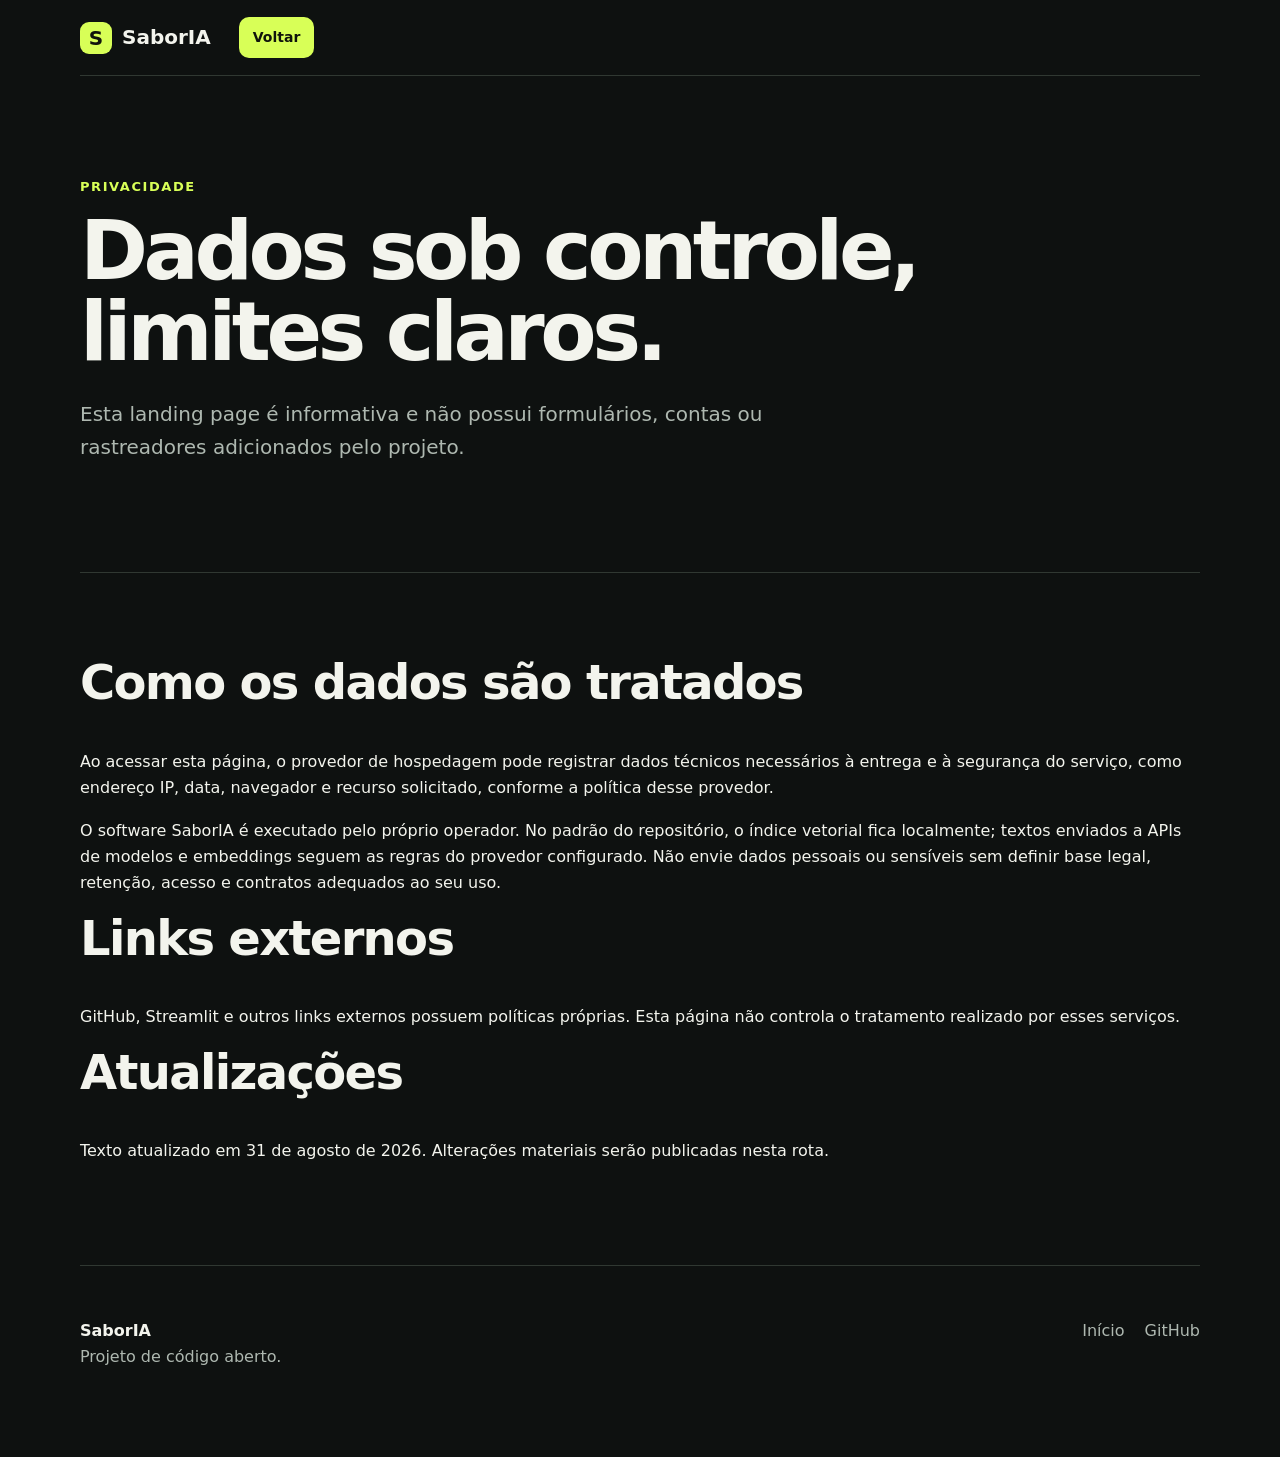
==== site/privacy.html @ f2409218 "docs: publica landing verificável do SaborIA Co-authored-by: Nikolas de Hor <116851567+nikolasdehor@" ====
<!doctype html>
<html lang="pt-BR"><head><meta charset="utf-8"><meta name="viewport" content="width=device-width, initial-scale=1"><meta name="description" content="Política de privacidade da landing page do SaborIA."><link rel="canonical" href="https://saboria-site.vercel.app/privacy.html"><title>Privacidade | SaborIA</title><link rel="stylesheet" href="styles.css"></head>
<body><header class="nav"><a class="brand" href="index.html"><span>S</span>SaborIA</a><a class="button small" href="index.html">Voltar</a></header>
<main><section class="hero"><p class="eyebrow">Privacidade</p><h1>Dados sob controle, limites claros.</h1><p class="lead">Esta landing page é informativa e não possui formulários, contas ou rastreadores adicionados pelo projeto.</p></section>
<section class="section"><h2>Como os dados são tratados</h2><p>Ao acessar esta página, o provedor de hospedagem pode registrar dados técnicos necessários à entrega e à segurança do serviço, como endereço IP, data, navegador e recurso solicitado, conforme a política desse provedor.</p><p>O software SaborIA é executado pelo próprio operador. No padrão do repositório, o índice vetorial fica localmente; textos enviados a APIs de modelos e embeddings seguem as regras do provedor configurado. Não envie dados pessoais ou sensíveis sem definir base legal, retenção, acesso e contratos adequados ao seu uso.</p><h2>Links externos</h2><p>GitHub, Streamlit e outros links externos possuem políticas próprias. Esta página não controla o tratamento realizado por esses serviços.</p><h2>Atualizações</h2><p>Texto atualizado em 31 de agosto de 2026. Alterações materiais serão publicadas nesta rota.</p></section></main>
<footer><div><strong>SaborIA</strong><p>Projeto de código aberto.</p></div><div><a href="index.html">Início</a><a href="https://github.com/nikolasdehor/SaborIA">GitHub</a></div></footer></body></html>
---- site/styles.css ----
:root{color-scheme:dark;--bg:#0e1110;--panel:#171c19;--ink:#f3f4ed;--muted:#aeb8b0;--accent:#d8ff57;--line:#303832;--max:1120px}*{box-sizing:border-box}html{scroll-behavior:smooth}body{margin:0;background:var(--bg);color:var(--ink);font:16px/1.65 ui-sans-serif,system-ui,-apple-system,BlinkMacSystemFont,"Segoe UI",sans-serif}a{color:inherit}.nav,main,footer{width:min(calc(100% - 40px),var(--max));margin:auto}.nav{min-height:76px;display:flex;align-items:center;gap:28px;border-bottom:1px solid var(--line)}.brand{display:flex;align-items:center;gap:10px;text-decoration:none;font-weight:800;font-size:20px}.brand span{display:grid;place-items:center;width:32px;height:32px;border-radius:9px;background:var(--accent);color:#10140c}.nav nav{display:flex;gap:24px;margin-left:auto}.nav nav a,footer a{text-decoration:none;color:var(--muted)}.nav nav a:hover,footer a:hover{color:var(--ink)}.button{display:inline-flex;justify-content:center;align-items:center;padding:13px 19px;border-radius:10px;background:var(--accent);color:#10140c;font-weight:800;text-decoration:none}.button:hover{background:#e5ff8d}.button.small{padding:9px 14px;font-size:14px}.hero{padding:100px 0 88px;max-width:880px}.eyebrow{margin:0 0 14px;color:var(--accent);font-size:13px;font-weight:800;letter-spacing:.12em;text-transform:uppercase}h1,h2,h3,p{margin-top:0}h1{font-size:clamp(44px,7vw,82px);line-height:.98;letter-spacing:-.055em;margin-bottom:26px}h2{font-size:clamp(30px,4vw,48px);line-height:1.08;letter-spacing:-.035em;max-width:760px}.lead{font-size:20px;color:var(--muted);max-width:760px}.actions{display:flex;align-items:center;gap:24px;margin-top:32px}.text-link{font-weight:750;text-decoration:none}.notice{margin:22px 0 0;color:var(--muted);font-size:14px}.section{padding:84px 0;border-top:1px solid var(--line)}.grid{display:grid;gap:16px;margin-top:38px}.three{grid-template-columns:repeat(3,1fr)}article{padding:28px;border:1px solid var(--line);border-radius:14px;background:var(--panel)}article b{color:var(--accent)}article h3{margin:18px 0 8px}article p,.case p,.faq p,footer p{color:var(--muted)}.case{display:grid;grid-template-columns:1fr 1fr;gap:70px}.case h3{margin:22px 0 5px}.case h3:first-child{margin-top:0}code{color:var(--accent)}.faq{margin-top:34px;border-top:1px solid var(--line)}details{border-bottom:1px solid var(--line);padding:20px 0}summary{cursor:pointer;font-size:18px;font-weight:750}details p{margin:12px 0 0;max-width:780px}footer{display:flex;justify-content:space-between;gap:40px;padding:52px 0 70px;border-top:1px solid var(--line)}footer p{max-width:500px}footer div:last-child{display:flex;gap:20px;align-items:flex-start}@media(max-width:760px){.nav{min-height:66px}.nav nav{display:none}.nav .button{margin-left:auto}.hero{padding:70px 0 64px}h1{font-size:46px}.lead{font-size:18px}.section{padding:64px 0}.three,.case{grid-template-columns:1fr}.case{gap:24px}.actions,footer{align-items:flex-start;flex-direction:column}.actions{gap:16px}footer div:last-child{flex-wrap:wrap}}@media(max-width:420px){.nav,main,footer{width:min(calc(100% - 28px),var(--max))}.nav .button{display:none}h1{font-size:40px}article{padding:22px}.button{width:100%}}
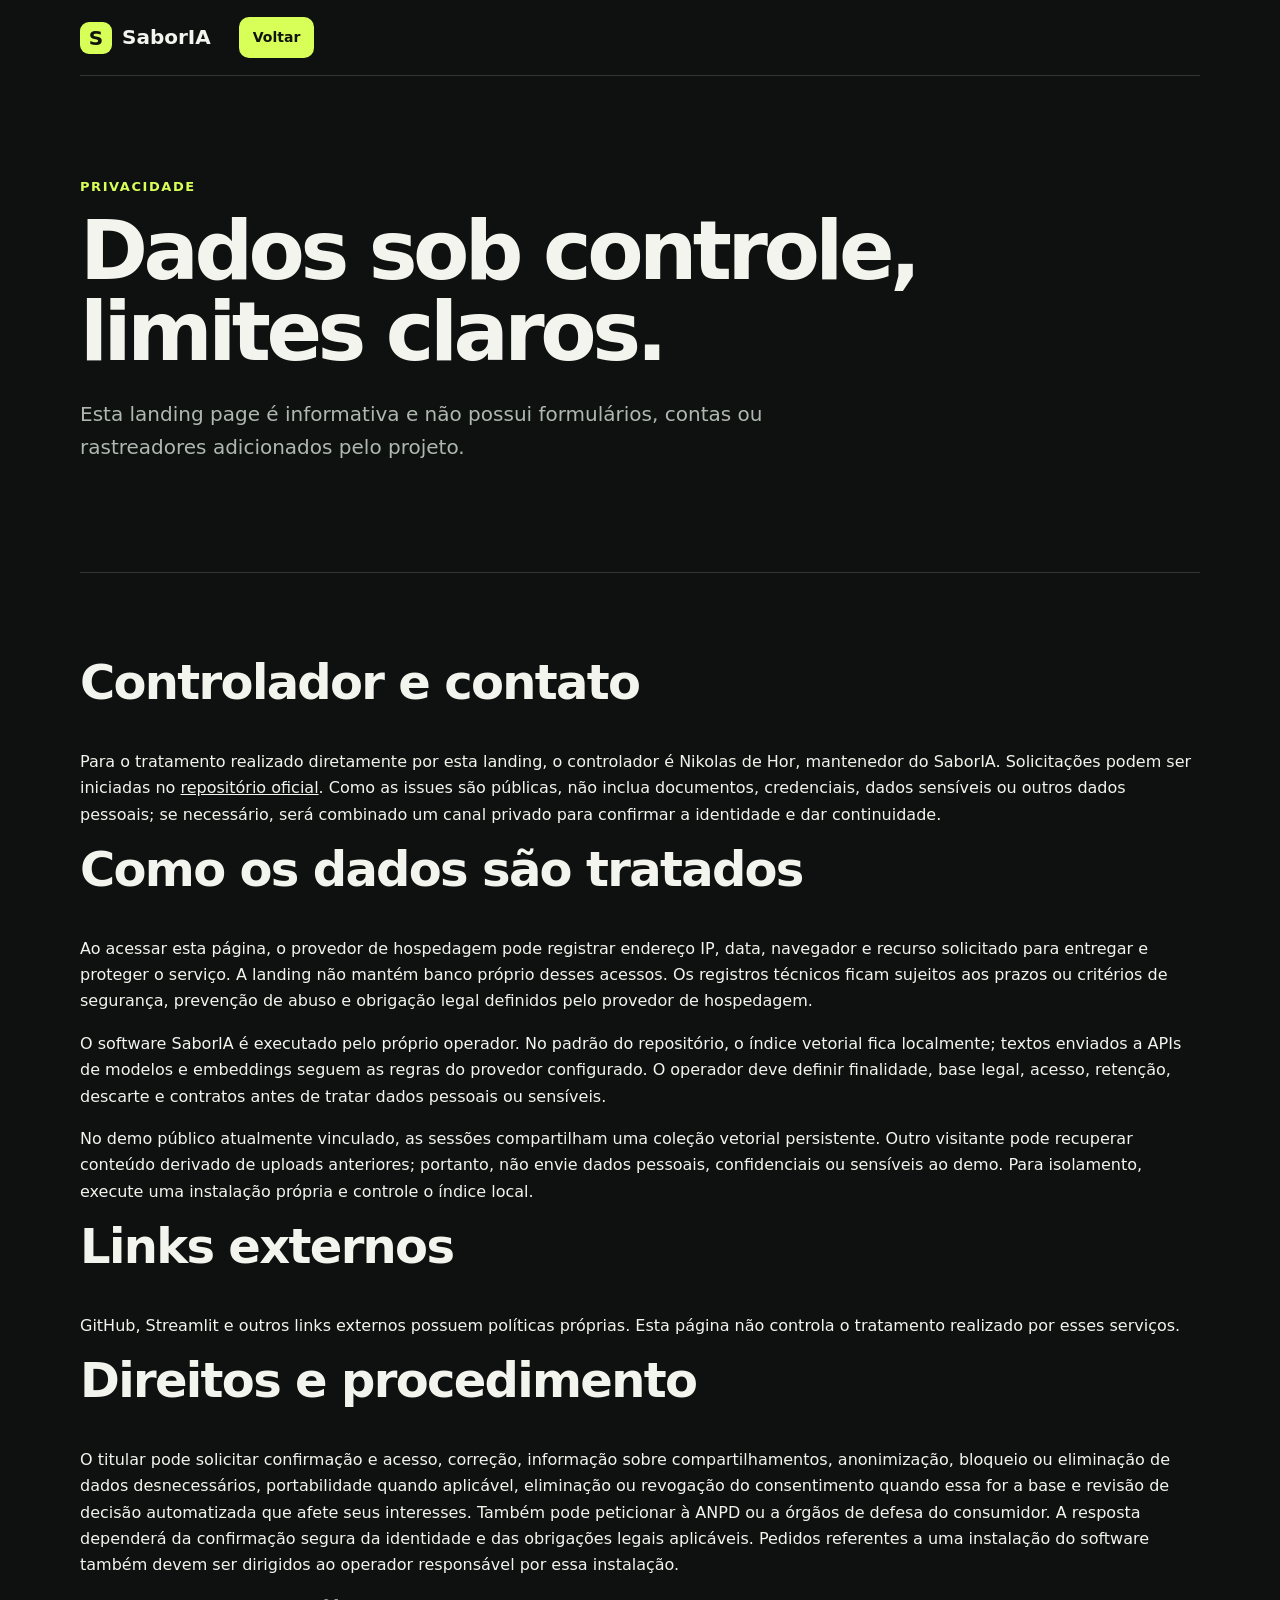
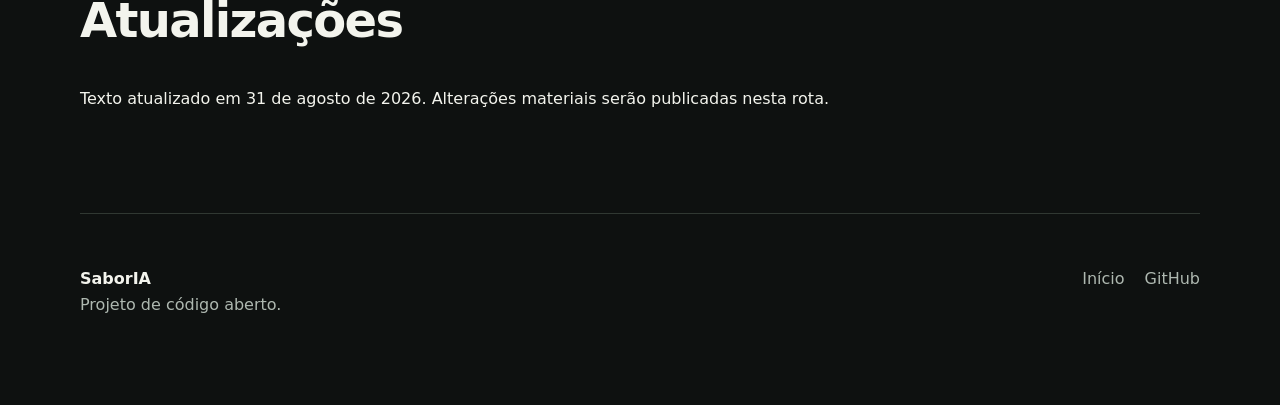
==== commit 173b0d7a: "docs: publica landing verificável do SaborIA Co-authored-by: Nikolas de Hor <116851567+nikolasdehor@" ====
--- a/site/privacy.html
+++ b/site/privacy.html
@@ -1,6 +1,105 @@
 <!doctype html>
-<html lang="pt-BR"><head><meta charset="utf-8"><meta name="viewport" content="width=device-width, initial-scale=1"><meta name="description" content="Política de privacidade da landing page do SaborIA."><link rel="canonical" href="https://saboria-site.vercel.app/privacy.html"><title>Privacidade | SaborIA</title><link rel="stylesheet" href="styles.css"></head>
-<body><header class="nav"><a class="brand" href="index.html"><span>S</span>SaborIA</a><a class="button small" href="index.html">Voltar</a></header>
-<main><section class="hero"><p class="eyebrow">Privacidade</p><h1>Dados sob controle, limites claros.</h1><p class="lead">Esta landing page é informativa e não possui formulários, contas ou rastreadores adicionados pelo projeto.</p></section>
-<section class="section"><h2>Como os dados são tratados</h2><p>Ao acessar esta página, o provedor de hospedagem pode registrar dados técnicos necessários à entrega e à segurança do serviço, como endereço IP, data, navegador e recurso solicitado, conforme a política desse provedor.</p><p>O software SaborIA é executado pelo próprio operador. No padrão do repositório, o índice vetorial fica localmente; textos enviados a APIs de modelos e embeddings seguem as regras do provedor configurado. Não envie dados pessoais ou sensíveis sem definir base legal, retenção, acesso e contratos adequados ao seu uso.</p><h2>Links externos</h2><p>GitHub, Streamlit e outros links externos possuem políticas próprias. Esta página não controla o tratamento realizado por esses serviços.</p><h2>Atualizações</h2><p>Texto atualizado em 31 de agosto de 2026. Alterações materiais serão publicadas nesta rota.</p></section></main>
-<footer><div><strong>SaborIA</strong><p>Projeto de código aberto.</p></div><div><a href="index.html">Início</a><a href="https://github.com/nikolasdehor/SaborIA">GitHub</a></div></footer></body></html>
+<html lang="pt-BR">
+  <head>
+    <meta charset="utf-8" />
+    <meta name="viewport" content="width=device-width, initial-scale=1" />
+    <meta
+      name="description"
+      content="Aviso de privacidade da landing page do SaborIA."
+    />
+    <link
+      rel="canonical"
+      href="https://saboria-site.vercel.app/privacy.html"
+    />
+    <title>Privacidade | SaborIA</title>
+    <link rel="stylesheet" href="styles.css" />
+  </head>
+  <body>
+    <header class="nav">
+      <a class="brand" href="index.html"><span>S</span>SaborIA</a>
+      <a class="button small return-link" href="index.html">Voltar</a>
+    </header>
+    <main>
+      <section class="hero">
+        <p class="eyebrow">Privacidade</p>
+        <h1>Dados sob controle, limites claros.</h1>
+        <p class="lead">
+          Esta landing page é informativa e não possui formulários, contas ou
+          rastreadores adicionados pelo projeto.
+        </p>
+      </section>
+      <section class="section">
+        <h2>Controlador e contato</h2>
+        <p>
+          Para o tratamento realizado diretamente por esta landing, o
+          controlador é Nikolas de Hor, mantenedor do SaborIA. Solicitações podem
+          ser iniciadas no
+          <a href="https://github.com/nikolasdehor/SaborIA/issues"
+            >repositório oficial</a
+          >. Como as issues são públicas, não inclua documentos, credenciais,
+          dados sensíveis ou outros dados pessoais; se necessário, será combinado
+          um canal privado para confirmar a identidade e dar continuidade.
+        </p>
+
+        <h2>Como os dados são tratados</h2>
+        <p>
+          Ao acessar esta página, o provedor de hospedagem pode registrar
+          endereço IP, data, navegador e recurso solicitado para entregar e
+          proteger o serviço. A landing não mantém banco próprio desses acessos.
+          Os registros técnicos ficam sujeitos aos prazos ou critérios de
+          segurança, prevenção de abuso e obrigação legal definidos pelo
+          provedor de hospedagem.
+        </p>
+        <p>
+          O software SaborIA é executado pelo próprio operador. No padrão do
+          repositório, o índice vetorial fica localmente; textos enviados a APIs
+          de modelos e embeddings seguem as regras do provedor configurado. O
+          operador deve definir finalidade, base legal, acesso, retenção,
+          descarte e contratos antes de tratar dados pessoais ou sensíveis.
+        </p>
+        <p>
+          No demo público atualmente vinculado, as sessões compartilham uma
+          coleção vetorial persistente. Outro visitante pode recuperar conteúdo
+          derivado de uploads anteriores; portanto, não envie dados pessoais,
+          confidenciais ou sensíveis ao demo. Para isolamento, execute uma
+          instalação própria e controle o índice local.
+        </p>
+
+        <h2>Links externos</h2>
+        <p>
+          GitHub, Streamlit e outros links externos possuem políticas próprias.
+          Esta página não controla o tratamento realizado por esses serviços.
+        </p>
+
+        <h2>Direitos e procedimento</h2>
+        <p>
+          O titular pode solicitar confirmação e acesso, correção, informação
+          sobre compartilhamentos, anonimização, bloqueio ou eliminação de dados
+          desnecessários, portabilidade quando aplicável, eliminação ou revogação
+          do consentimento quando essa for a base e revisão de decisão
+          automatizada que afete seus interesses. Também pode peticionar à ANPD
+          ou a órgãos de defesa do consumidor. A resposta dependerá da
+          confirmação segura da identidade e das obrigações legais aplicáveis.
+          Pedidos referentes a uma instalação do software também devem ser
+          dirigidos ao operador responsável por essa instalação.
+        </p>
+
+        <h2>Atualizações</h2>
+        <p>
+          Texto atualizado em 31 de agosto de 2026. Alterações materiais serão
+          publicadas nesta rota.
+        </p>
+      </section>
+    </main>
+    <footer>
+      <div>
+        <strong>SaborIA</strong>
+        <p>Projeto de código aberto.</p>
+      </div>
+      <div>
+        <a href="index.html">Início</a>
+        <a href="https://github.com/nikolasdehor/SaborIA">GitHub</a>
+      </div>
+    </footer>
+  </body>
+</html>
--- a/site/styles.css
+++ b/site/styles.css
@@ -1 +1 @@
-:root{color-scheme:dark;--bg:#0e1110;--panel:#171c19;--ink:#f3f4ed;--muted:#aeb8b0;--accent:#d8ff57;--line:#303832;--max:1120px}*{box-sizing:border-box}html{scroll-behavior:smooth}body{margin:0;background:var(--bg);color:var(--ink);font:16px/1.65 ui-sans-serif,system-ui,-apple-system,BlinkMacSystemFont,"Segoe UI",sans-serif}a{color:inherit}.nav,main,footer{width:min(calc(100% - 40px),var(--max));margin:auto}.nav{min-height:76px;display:flex;align-items:center;gap:28px;border-bottom:1px solid var(--line)}.brand{display:flex;align-items:center;gap:10px;text-decoration:none;font-weight:800;font-size:20px}.brand span{display:grid;place-items:center;width:32px;height:32px;border-radius:9px;background:var(--accent);color:#10140c}.nav nav{display:flex;gap:24px;margin-left:auto}.nav nav a,footer a{text-decoration:none;color:var(--muted)}.nav nav a:hover,footer a:hover{color:var(--ink)}.button{display:inline-flex;justify-content:center;align-items:center;padding:13px 19px;border-radius:10px;background:var(--accent);color:#10140c;font-weight:800;text-decoration:none}.button:hover{background:#e5ff8d}.button.small{padding:9px 14px;font-size:14px}.hero{padding:100px 0 88px;max-width:880px}.eyebrow{margin:0 0 14px;color:var(--accent);font-size:13px;font-weight:800;letter-spacing:.12em;text-transform:uppercase}h1,h2,h3,p{margin-top:0}h1{font-size:clamp(44px,7vw,82px);line-height:.98;letter-spacing:-.055em;margin-bottom:26px}h2{font-size:clamp(30px,4vw,48px);line-height:1.08;letter-spacing:-.035em;max-width:760px}.lead{font-size:20px;color:var(--muted);max-width:760px}.actions{display:flex;align-items:center;gap:24px;margin-top:32px}.text-link{font-weight:750;text-decoration:none}.notice{margin:22px 0 0;color:var(--muted);font-size:14px}.section{padding:84px 0;border-top:1px solid var(--line)}.grid{display:grid;gap:16px;margin-top:38px}.three{grid-template-columns:repeat(3,1fr)}article{padding:28px;border:1px solid var(--line);border-radius:14px;background:var(--panel)}article b{color:var(--accent)}article h3{margin:18px 0 8px}article p,.case p,.faq p,footer p{color:var(--muted)}.case{display:grid;grid-template-columns:1fr 1fr;gap:70px}.case h3{margin:22px 0 5px}.case h3:first-child{margin-top:0}code{color:var(--accent)}.faq{margin-top:34px;border-top:1px solid var(--line)}details{border-bottom:1px solid var(--line);padding:20px 0}summary{cursor:pointer;font-size:18px;font-weight:750}details p{margin:12px 0 0;max-width:780px}footer{display:flex;justify-content:space-between;gap:40px;padding:52px 0 70px;border-top:1px solid var(--line)}footer p{max-width:500px}footer div:last-child{display:flex;gap:20px;align-items:flex-start}@media(max-width:760px){.nav{min-height:66px}.nav nav{display:none}.nav .button{margin-left:auto}.hero{padding:70px 0 64px}h1{font-size:46px}.lead{font-size:18px}.section{padding:64px 0}.three,.case{grid-template-columns:1fr}.case{gap:24px}.actions,footer{align-items:flex-start;flex-direction:column}.actions{gap:16px}footer div:last-child{flex-wrap:wrap}}@media(max-width:420px){.nav,main,footer{width:min(calc(100% - 28px),var(--max))}.nav .button{display:none}h1{font-size:40px}article{padding:22px}.button{width:100%}}
+:root{color-scheme:dark;--bg:#0e1110;--panel:#171c19;--ink:#f3f4ed;--muted:#aeb8b0;--accent:#d8ff57;--line:#303832;--max:1120px}*{box-sizing:border-box}html{scroll-behavior:smooth}body{margin:0;background:var(--bg);color:var(--ink);font:16px/1.65 ui-sans-serif,system-ui,-apple-system,BlinkMacSystemFont,"Segoe UI",sans-serif}a{color:inherit}.nav,main,footer{width:min(calc(100% - 40px),var(--max));margin:auto}.nav{min-height:76px;display:flex;align-items:center;gap:28px;border-bottom:1px solid var(--line)}.brand{display:flex;align-items:center;gap:10px;text-decoration:none;font-weight:800;font-size:20px}.brand span{display:grid;place-items:center;width:32px;height:32px;border-radius:9px;background:var(--accent);color:#10140c}.nav nav{display:flex;gap:24px;margin-left:auto}.nav nav a,footer a{text-decoration:none;color:var(--muted)}.nav nav a:hover,footer a:hover{color:var(--ink)}.button{display:inline-flex;justify-content:center;align-items:center;padding:13px 19px;border-radius:10px;background:var(--accent);color:#10140c;font-weight:800;text-decoration:none}.button:hover{background:#e5ff8d}.button.small{padding:9px 14px;font-size:14px}.hero{padding:100px 0 88px;max-width:880px}.eyebrow{margin:0 0 14px;color:var(--accent);font-size:13px;font-weight:800;letter-spacing:.12em;text-transform:uppercase}h1,h2,h3,p{margin-top:0}h1{font-size:clamp(44px,7vw,82px);line-height:.98;letter-spacing:-.055em;margin-bottom:26px}h2{font-size:clamp(30px,4vw,48px);line-height:1.08;letter-spacing:-.035em;max-width:760px}.lead{font-size:20px;color:var(--muted);max-width:760px}.actions{display:flex;align-items:center;gap:24px;margin-top:32px}.text-link{font-weight:750;text-decoration:none}.notice{margin:22px 0 0;color:var(--muted);font-size:14px}.section{padding:84px 0;border-top:1px solid var(--line)}.grid{display:grid;gap:16px;margin-top:38px}.three{grid-template-columns:repeat(3,1fr)}article{padding:28px;border:1px solid var(--line);border-radius:14px;background:var(--panel)}article b{color:var(--accent)}article h3{margin:18px 0 8px}article p,.case p,.faq p,footer p{color:var(--muted)}.case{display:grid;grid-template-columns:1fr 1fr;gap:70px}.case h3{margin:22px 0 5px}.case h3:first-child{margin-top:0}code{color:var(--accent)}.faq{margin-top:34px;border-top:1px solid var(--line)}details{border-bottom:1px solid var(--line);padding:20px 0}summary{cursor:pointer;font-size:18px;font-weight:750}details p{margin:12px 0 0;max-width:780px}footer{display:flex;justify-content:space-between;gap:40px;padding:52px 0 70px;border-top:1px solid var(--line)}footer p{max-width:500px}footer div:last-child{display:flex;gap:20px;align-items:flex-start}@media(prefers-reduced-motion:reduce){html{scroll-behavior:auto}}@media(max-width:760px){.nav{min-height:66px}.nav nav{display:none}.nav .button{margin-left:auto}.hero{padding:70px 0 64px}h1{font-size:46px}.lead{font-size:18px}.section{padding:64px 0}.three,.case{grid-template-columns:1fr}.case{gap:24px}.actions,footer{align-items:flex-start;flex-direction:column}.actions{gap:16px}footer div:last-child{flex-wrap:wrap}}@media(max-width:420px){.nav,main,footer{width:min(calc(100% - 28px),var(--max))}.nav .button{display:none}h1{font-size:40px}article{padding:22px}.button{width:100%}.nav .button.return-link{display:inline-flex;min-height:44px}.button.return-link{width:auto}}
